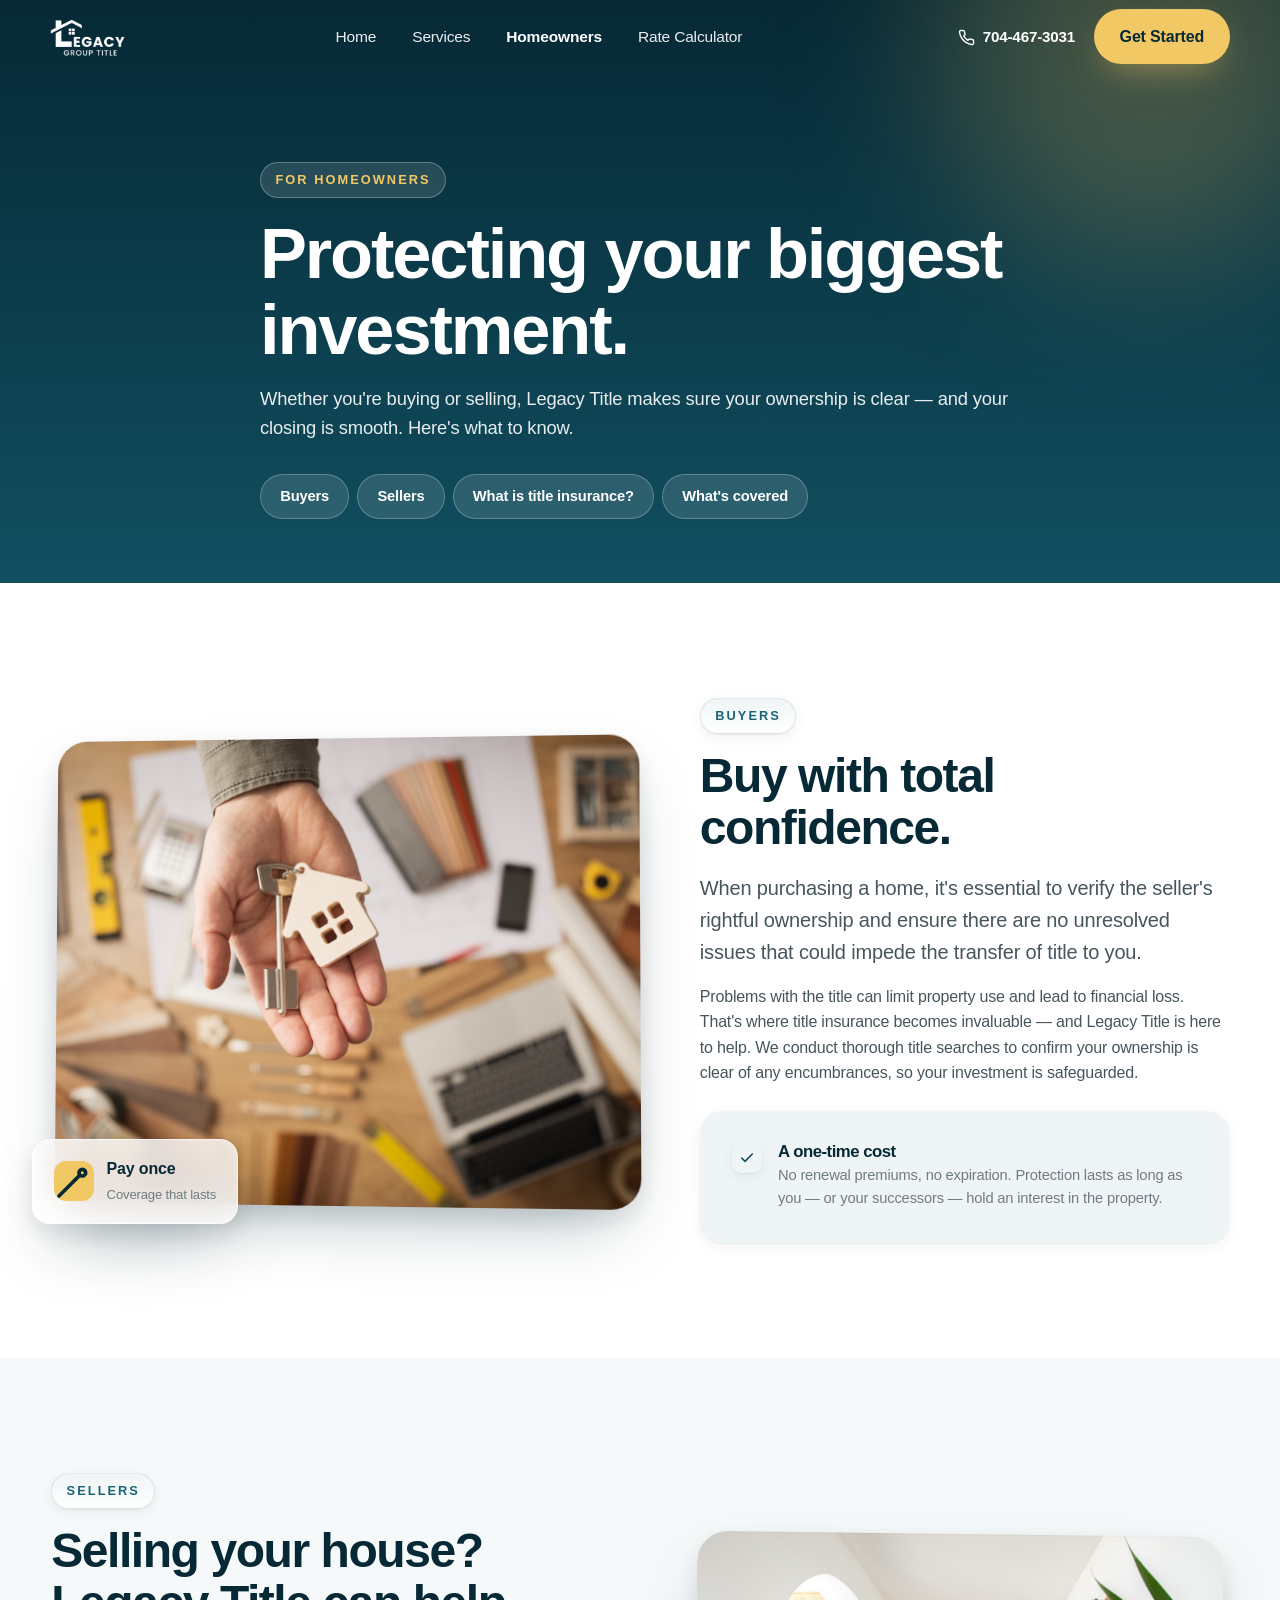
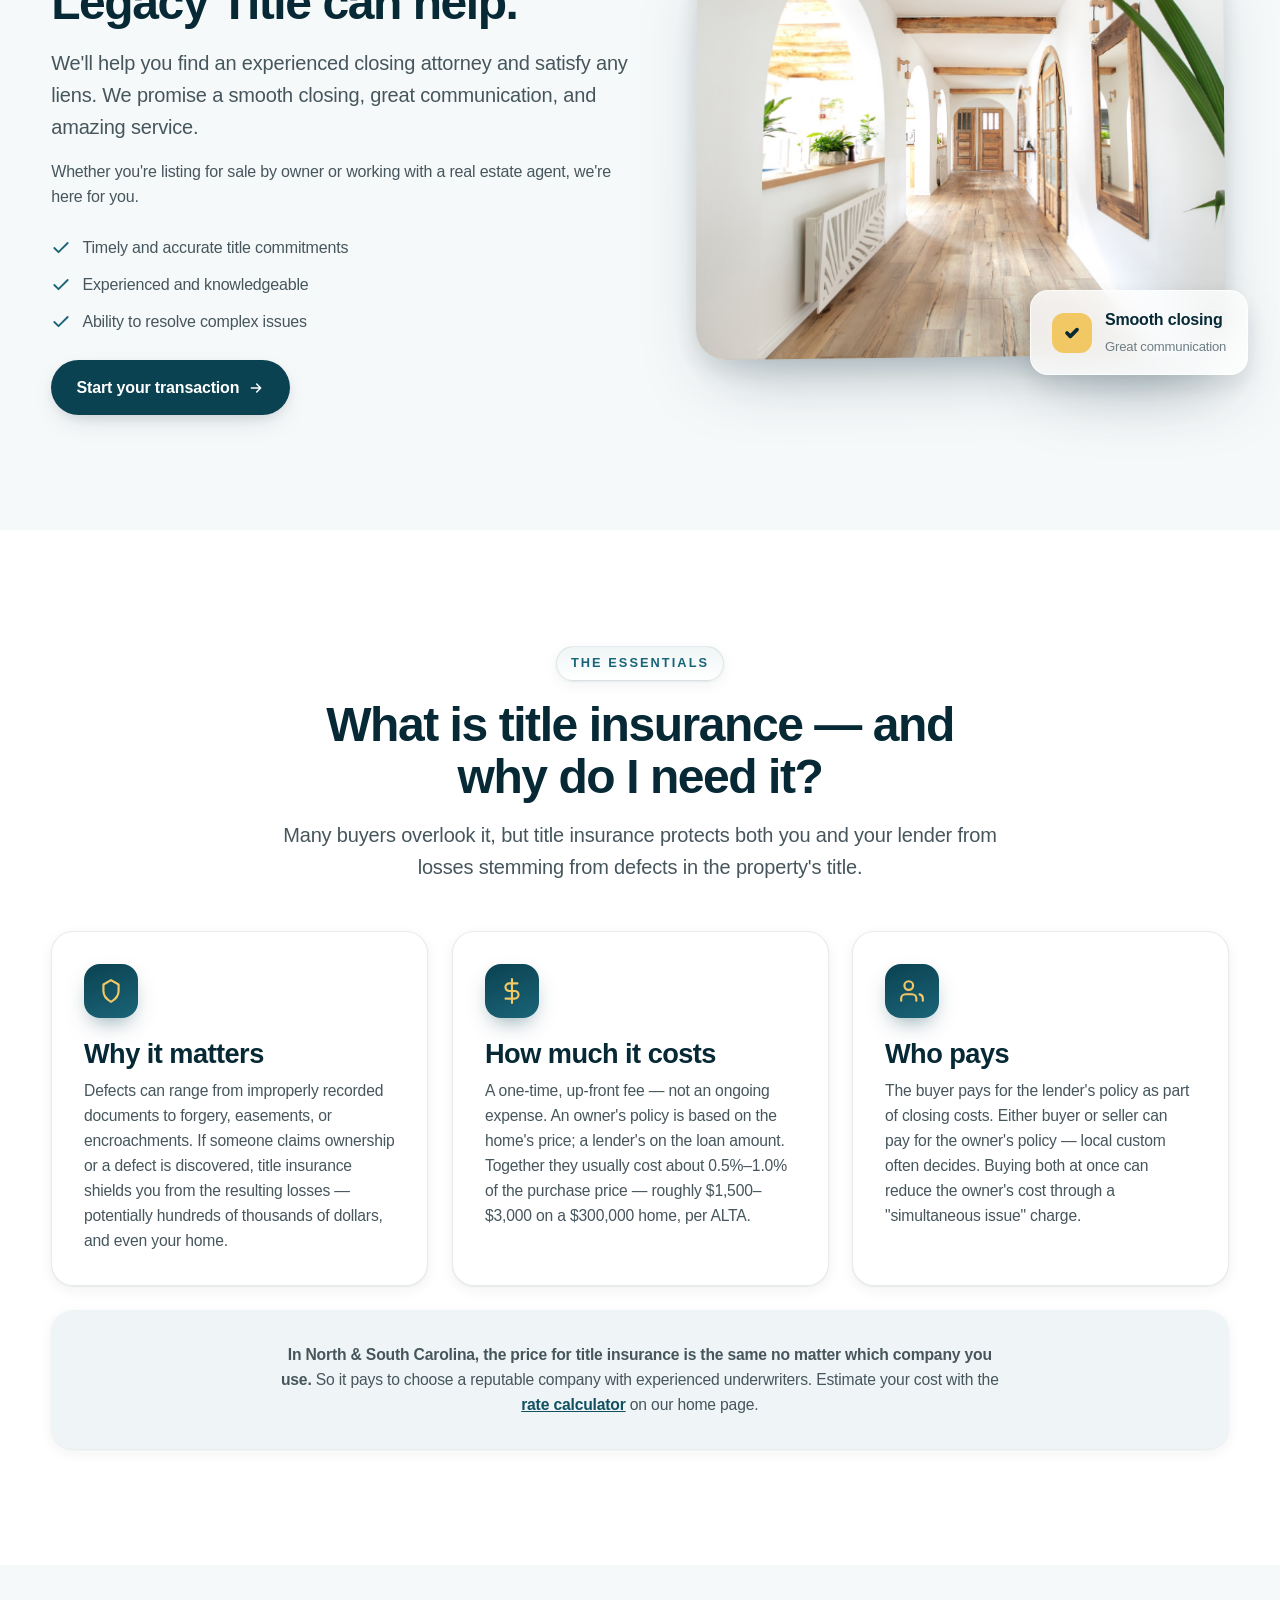
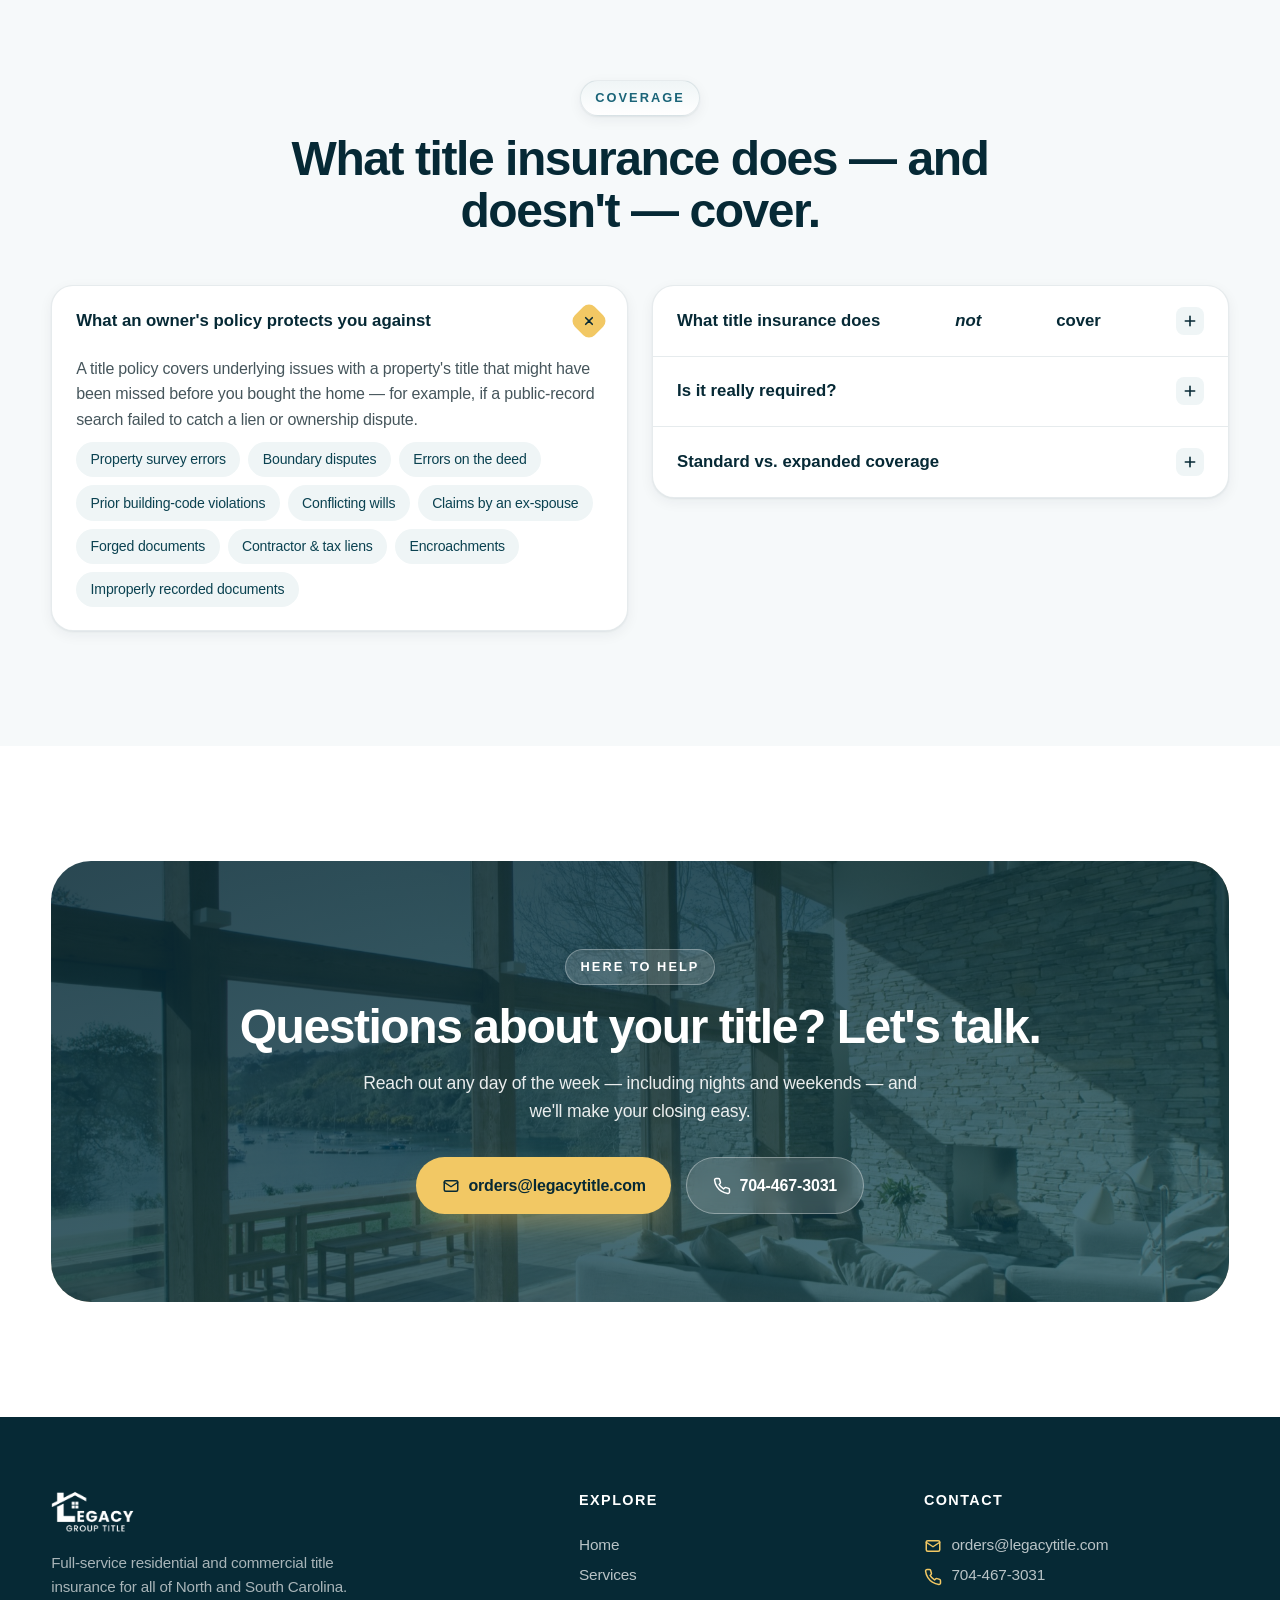
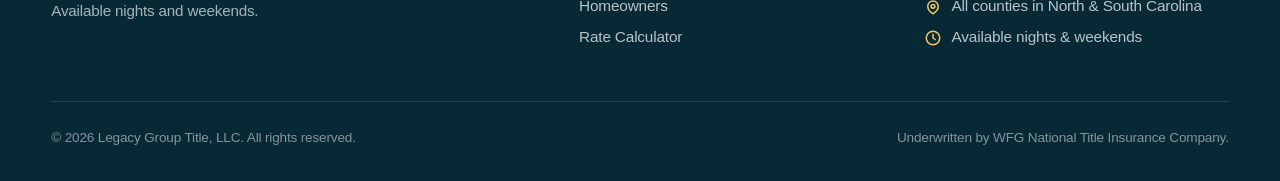
==== homeowners.html @ ed6e5a21 "Rebuild Legacy Group Title site (modern, floating cards)" ====
<!DOCTYPE html>
<html lang="en">
<head>
<meta charset="UTF-8">
<meta name="viewport" content="width=device-width, initial-scale=1">
<title>Homeowners | Legacy Group Title — Buyers &amp; Sellers</title>
<meta name="description" content="What title insurance is and why you need it. Guidance for buyers and sellers in North &amp; South Carolina — what a policy covers, who pays, and how much it costs.">
<link rel="icon" type="image/png" href="assets/img/favicon.png">
<link rel="stylesheet" href="css/styles.css">
</head>
<body>

<!-- NAV -->
<header class="nav at-top" id="nav">
  <div class="nav__inner">
    <a class="nav__logo" href="index.html" aria-label="Legacy Group Title home"><img src="assets/img/logo.png" alt="Legacy Group Title"></a>
    <nav class="nav__links" aria-label="Primary">
      <a href="index.html">Home</a>
      <a href="services.html">Services</a>
      <a href="homeowners.html" class="active">Homeowners</a>
      <a href="index.html#calculator">Rate Calculator</a>
    </nav>
    <div class="nav__cta">
      <a class="nav__phone" href="tel:7044673031"><svg viewBox="0 0 24 24" fill="none" stroke="currentColor" stroke-width="2" stroke-linecap="round" stroke-linejoin="round"><path d="M22 16.92v3a2 2 0 0 1-2.18 2 19.79 19.79 0 0 1-8.63-3.07 19.5 19.5 0 0 1-6-6 19.79 19.79 0 0 1-3.07-8.67A2 2 0 0 1 4.11 2h3a2 2 0 0 1 2 1.72c.13.96.36 1.9.7 2.81a2 2 0 0 1-.45 2.11L8.09 9.91a16 16 0 0 0 6 6l1.27-1.27a2 2 0 0 1 2.11-.45c.9.34 1.85.57 2.81.7A2 2 0 0 1 22 16.92z"/></svg> 704-467-3031</a>
      <a class="btn btn-gold" href="index.html#contact">Get Started</a>
    </div>
    <button class="nav__burger" aria-label="Menu" aria-expanded="false"><span></span><span></span><span></span></button>
  </div>
</header>
<div class="mobile-menu" id="mobileMenu">
  <a href="index.html">Home</a>
  <a href="services.html">Services</a>
  <a href="homeowners.html">Homeowners</a>
  <a href="index.html#calculator">Rate Calculator</a>
  <a class="btn btn-gold" href="index.html#contact">Get Started</a>
</div>

<!-- SUB HERO -->
<section class="subhero">
  <div class="wrap subhero__inner">
    <span class="eyebrow reveal">For homeowners</span>
    <h1 class="reveal" data-d="1">Protecting your biggest investment.</h1>
    <p class="reveal" data-d="2">Whether you're buying or selling, Legacy Title makes sure your ownership is clear — and your closing is smooth. Here's what to know.</p>
    <div class="tabs reveal" data-d="3">
      <a href="#buyers">Buyers</a>
      <a href="#sellers">Sellers</a>
      <a href="#what-is">What is title insurance?</a>
      <a href="#coverage">What's covered</a>
    </div>
  </div>
</section>

<!-- BUYERS -->
<section id="buyers">
  <div class="wrap split">
    <div class="split__media reveal">
      <div class="frame"><img src="assets/img/homeowners-2.jpg" alt="Hand holding house keys"></div>
      <div class="float-tag">
        <div class="fi"><svg viewBox="0 0 24 24" fill="none" stroke="currentColor" stroke-width="2.2" stroke-linecap="round" stroke-linejoin="round"><path d="M15 7a2 2 0 1 1 4 0 2 2 0 0 1-4 0zM3 21l9-9"/><path d="M12.5 11.5L15 9"/></svg></div>
        <div><b>Pay once</b><span>Coverage that lasts</span></div>
      </div>
    </div>
    <div class="reveal" data-d="1">
      <span class="eyebrow">Buyers</span>
      <h2 style="margin:1rem 0 1.1rem">Buy with total confidence.</h2>
      <p class="lead">When purchasing a home, it's essential to verify the seller's rightful ownership and ensure there are no unresolved issues that could impede the transfer of title to you.</p>
      <p style="color:var(--slate);margin-top:1rem">Problems with the title can limit property use and lead to financial loss. That's where title insurance becomes invaluable — and Legacy Title is here to help. We conduct thorough title searches to confirm your ownership is clear of any encumbrances, so your investment is safeguarded.</p>
      <div class="card" style="margin-top:1.6rem;background:var(--bg-tint);border:none">
        <div class="feature">
          <div class="feature__tick"><svg viewBox="0 0 24 24" fill="none" stroke="currentColor" stroke-width="2.4" stroke-linecap="round" stroke-linejoin="round"><path d="M20 6L9 17l-5-5"/></svg></div>
          <div><h4>A one-time cost</h4><p>No renewal premiums, no expiration. Protection lasts as long as you — or your successors — hold an interest in the property.</p></div>
        </div>
      </div>
    </div>
  </div>
</section>

<!-- SELLERS -->
<section id="sellers" style="background:var(--bg-soft)">
  <div class="wrap split rev">
    <div class="split__media reveal">
      <div class="frame"><img src="assets/img/homeowners-1.jpg" alt="Bright home hallway"></div>
      <div class="float-tag">
        <div class="fi"><svg viewBox="0 0 24 24" fill="none" stroke="currentColor" stroke-width="2.2" stroke-linecap="round" stroke-linejoin="round"><path d="M9 12l2 2 4-4"/></svg></div>
        <div><b>Smooth closing</b><span>Great communication</span></div>
      </div>
    </div>
    <div class="reveal" data-d="1">
      <span class="eyebrow">Sellers</span>
      <h2 style="margin:1rem 0 1.1rem">Selling your house? Legacy Title can help.</h2>
      <p class="lead">We'll help you find an experienced closing attorney and satisfy any liens. We promise a smooth closing, great communication, and amazing service.</p>
      <p style="color:var(--slate);margin-top:1rem">Whether you're listing for sale by owner or working with a real estate agent, we're here for you.</p>
      <ul class="checklist">
        <li><svg viewBox="0 0 24 24" fill="none" stroke="currentColor" stroke-width="2.2" stroke-linecap="round" stroke-linejoin="round"><path d="M20 6L9 17l-5-5"/></svg> Timely and accurate title commitments</li>
        <li><svg viewBox="0 0 24 24" fill="none" stroke="currentColor" stroke-width="2.2" stroke-linecap="round" stroke-linejoin="round"><path d="M20 6L9 17l-5-5"/></svg> Experienced and knowledgeable</li>
        <li><svg viewBox="0 0 24 24" fill="none" stroke="currentColor" stroke-width="2.2" stroke-linecap="round" stroke-linejoin="round"><path d="M20 6L9 17l-5-5"/></svg> Ability to resolve complex issues</li>
      </ul>
      <a class="btn btn-primary" href="index.html#contact" style="margin-top:1.6rem">Start your transaction <svg class="arw" width="16" height="16" viewBox="0 0 24 24" fill="none" stroke="currentColor" stroke-width="2.2" stroke-linecap="round" stroke-linejoin="round"><path d="M5 12h14M13 6l6 6-6 6"/></svg></a>
    </div>
  </div>
</section>

<!-- WHAT IS TITLE INSURANCE -->
<section id="what-is">
  <div class="wrap">
    <div class="section-head center reveal">
      <span class="eyebrow">The essentials</span>
      <h2>What is title insurance — and why do I need it?</h2>
      <p class="lead">Many buyers overlook it, but title insurance protects both you and your lender from losses stemming from defects in the property's title.</p>
    </div>
    <div class="grid grid-3">
      <div class="card reveal" data-tilt>
        <div class="card__icon"><svg viewBox="0 0 24 24" fill="none" stroke="currentColor" stroke-width="2" stroke-linecap="round" stroke-linejoin="round"><path d="M12 2l7 4v6c0 5-3.5 8-7 10-3.5-2-7-5-7-10V6l7-4z"/></svg></div>
        <h3>Why it matters</h3>
        <p>Defects can range from improperly recorded documents to forgery, easements, or encroachments. If someone claims ownership or a defect is discovered, title insurance shields you from the resulting losses — potentially hundreds of thousands of dollars, and even your home.</p>
      </div>
      <div class="card reveal" data-d="1" data-tilt>
        <div class="card__icon"><svg viewBox="0 0 24 24" fill="none" stroke="currentColor" stroke-width="2" stroke-linecap="round" stroke-linejoin="round"><path d="M12 1v22M17 5H9.5a3.5 3.5 0 0 0 0 7h5a3.5 3.5 0 0 1 0 7H6"/></svg></div>
        <h3>How much it costs</h3>
        <p>A one-time, up-front fee — not an ongoing expense. An owner's policy is based on the home's price; a lender's on the loan amount. Together they usually cost about 0.5%–1.0% of the purchase price — roughly $1,500–$3,000 on a $300,000 home, per ALTA.</p>
      </div>
      <div class="card reveal" data-d="2" data-tilt>
        <div class="card__icon"><svg viewBox="0 0 24 24" fill="none" stroke="currentColor" stroke-width="2" stroke-linecap="round" stroke-linejoin="round"><path d="M16 21v-2a4 4 0 0 0-4-4H6a4 4 0 0 0-4 4v2"/><circle cx="9" cy="7" r="4"/><path d="M22 21v-2a4 4 0 0 0-3-3.87"/></svg></div>
        <h3>Who pays</h3>
        <p>The buyer pays for the lender's policy as part of closing costs. Either buyer or seller can pay for the owner's policy — local custom often decides. Buying both at once can reduce the owner's cost through a "simultaneous issue" charge.</p>
      </div>
    </div>
    <div class="card reveal" style="margin-top:1.5rem;text-align:center;background:var(--bg-tint);border:none">
      <p style="color:var(--slate);max-width:720px;margin:0 auto"><strong>In North &amp; South Carolina, the price for title insurance is the same no matter which company you use.</strong> So it pays to choose a reputable company with experienced underwriters. Estimate your cost with the <a href="index.html#calculator" style="color:var(--teal-700);font-weight:600;text-decoration:underline">rate calculator</a> on our home page.</p>
    </div>
  </div>
</section>

<!-- COVERAGE ACCORDIONS -->
<section id="coverage" style="background:var(--bg-soft)">
  <div class="wrap">
    <div class="section-head center reveal">
      <span class="eyebrow">Coverage</span>
      <h2>What title insurance does — and doesn't — cover.</h2>
    </div>
    <div class="grid grid-2" style="align-items:start">
      <div class="acc reveal">
        <div class="acc__item open">
          <button class="acc__head">What an owner's policy protects you against <span class="ico"><svg width="16" height="16" viewBox="0 0 24 24" fill="none" stroke="currentColor" stroke-width="2.4" stroke-linecap="round"><path d="M12 5v14M5 12h14"/></svg></span></button>
          <div class="acc__body" style="max-height:600px">
            <div class="acc__body-inner">
              <p style="margin-bottom:.6rem">A title policy covers underlying issues with a property's title that might have been missed before you bought the home — for example, if a public-record search failed to catch a lien or ownership dispute.</p>
              <div class="pill-list">
                <span>Property survey errors</span><span>Boundary disputes</span><span>Errors on the deed</span>
                <span>Prior building-code violations</span><span>Conflicting wills</span><span>Claims by an ex-spouse</span>
                <span>Forged documents</span><span>Contractor &amp; tax liens</span><span>Encroachments</span>
                <span>Improperly recorded documents</span>
              </div>
            </div>
          </div>
        </div>
      </div>
      <div class="acc reveal" data-d="1">
        <div class="acc__item">
          <button class="acc__head">What title insurance does <em>not</em> cover <span class="ico"><svg width="16" height="16" viewBox="0 0 24 24" fill="none" stroke="currentColor" stroke-width="2.4" stroke-linecap="round"><path d="M12 5v14M5 12h14"/></svg></span></button>
          <div class="acc__body">
            <div class="acc__body-inner">
              <p>Title insurance doesn't protect against every possible infringement on your property rights. It won't cover problems caused by your own actions — such as failing to pay a contractor who replaced your roof, or not paying your property taxes. It also doesn't protect against eminent domain, when a government seizes private property for a public purpose. In short, it doesn't protect against issues newly created after you buy — it protects against issues that existed before, and might have affected your decision to purchase had you known.</p>
            </div>
          </div>
        </div>
        <div class="acc__item">
          <button class="acc__head">Is it really required? <span class="ico"><svg width="16" height="16" viewBox="0 0 24 24" fill="none" stroke="currentColor" stroke-width="2.4" stroke-linecap="round"><path d="M12 5v14M5 12h14"/></svg></span></button>
          <div class="acc__body">
            <div class="acc__body-inner">
              <p>Title insurance isn't just important — a lender's policy is required to protect their interest in the property. And an owner's policy is strongly recommended: without it, you could face significant financial liability if a defect or ownership claim surfaces. Learn more about standard vs. expanded coverage by getting in touch with our team.</p>
            </div>
          </div>
        </div>
        <div class="acc__item">
          <button class="acc__head">Standard vs. expanded coverage <span class="ico"><svg width="16" height="16" viewBox="0 0 24 24" fill="none" stroke="currentColor" stroke-width="2.4" stroke-linecap="round"><path d="M12 5v14M5 12h14"/></svg></span></button>
          <div class="acc__body">
            <div class="acc__body-inner">
              <p>Homeowners can choose between standard and expanded coverage, which broadens protection against certain additional risks. We're happy to walk you through the differences and help you decide what's right for your situation — just reach out.</p>
            </div>
          </div>
        </div>
      </div>
    </div>
  </div>
</section>

<!-- CTA -->
<section>
  <div class="wrap">
    <div class="cta reveal">
      <div class="cta__bg"><img src="assets/img/hero-lakeside.jpg" alt=""></div>
      <span class="eyebrow" style="background:rgba(255,255,255,.14);border-color:rgba(255,255,255,.3);color:#fff">Here to help</span>
      <h2 style="margin-top:1rem">Questions about your title? Let's talk.</h2>
      <p>Reach out any day of the week — including nights and weekends — and we'll make your closing easy.</p>
      <div class="cta__actions">
        <a class="btn btn-gold" href="mailto:orders@legacytitle.com"><svg width="18" height="18" viewBox="0 0 24 24" fill="none" stroke="currentColor" stroke-width="2" stroke-linecap="round" stroke-linejoin="round"><rect x="3" y="5" width="18" height="14" rx="2"/><path d="M3 7l9 6 9-6"/></svg> orders@legacytitle.com</a>
        <a class="btn btn-ghost" href="tel:7044673031"><svg width="18" height="18" viewBox="0 0 24 24" fill="none" stroke="currentColor" stroke-width="2" stroke-linecap="round" stroke-linejoin="round"><path d="M22 16.92v3a2 2 0 0 1-2.18 2 19.79 19.79 0 0 1-8.63-3.07 19.5 19.5 0 0 1-6-6 19.79 19.79 0 0 1-3.07-8.67A2 2 0 0 1 4.11 2h3a2 2 0 0 1 2 1.72c.13.96.36 1.9.7 2.81a2 2 0 0 1-.45 2.11L8.09 9.91a16 16 0 0 0 6 6l1.27-1.27a2 2 0 0 1 2.11-.45c.9.34 1.85.57 2.81.7A2 2 0 0 1 22 16.92z"/></svg> 704-467-3031</a>
      </div>
    </div>
  </div>
</section>

<!-- FOOTER -->
<footer class="footer">
  <div class="wrap">
    <div class="footer__grid">
      <div class="footer__brand">
        <img src="assets/img/logo.png" alt="Legacy Group Title">
        <p>Full-service residential and commercial title insurance for all of North and South Carolina. Available nights and weekends.</p>
      </div>
      <div>
        <h5>Explore</h5>
        <ul>
          <li><a href="index.html">Home</a></li>
          <li><a href="services.html">Services</a></li>
          <li><a href="homeowners.html">Homeowners</a></li>
          <li><a href="index.html#calculator">Rate Calculator</a></li>
        </ul>
      </div>
      <div>
        <h5>Contact</h5>
        <ul class="footer__contact">
          <li><svg viewBox="0 0 24 24" fill="none" stroke="currentColor" stroke-width="2" stroke-linecap="round" stroke-linejoin="round"><rect x="3" y="5" width="18" height="14" rx="2"/><path d="M3 7l9 6 9-6"/></svg><a href="mailto:orders@legacytitle.com">orders@legacytitle.com</a></li>
          <li><svg viewBox="0 0 24 24" fill="none" stroke="currentColor" stroke-width="2" stroke-linecap="round" stroke-linejoin="round"><path d="M22 16.92v3a2 2 0 0 1-2.18 2 19.79 19.79 0 0 1-8.63-3.07 19.5 19.5 0 0 1-6-6 19.79 19.79 0 0 1-3.07-8.67A2 2 0 0 1 4.11 2h3a2 2 0 0 1 2 1.72c.13.96.36 1.9.7 2.81a2 2 0 0 1-.45 2.11L8.09 9.91a16 16 0 0 0 6 6l1.27-1.27a2 2 0 0 1 2.11-.45c.9.34 1.85.57 2.81.7A2 2 0 0 1 22 16.92z"/></svg><a href="tel:7044673031">704-467-3031</a></li>
          <li><svg viewBox="0 0 24 24" fill="none" stroke="currentColor" stroke-width="2" stroke-linecap="round" stroke-linejoin="round"><path d="M12 21s-7-4.35-7-10a7 7 0 0 1 14 0c0 5.65-7 10-7 10z"/><circle cx="12" cy="11" r="2.5"/></svg><span>All counties in North &amp; South Carolina</span></li>
          <li><svg viewBox="0 0 24 24" fill="none" stroke="currentColor" stroke-width="2" stroke-linecap="round" stroke-linejoin="round"><circle cx="12" cy="12" r="9"/><path d="M12 7v5l3 2"/></svg><span>Available nights &amp; weekends</span></li>
        </ul>
      </div>
    </div>
    <div class="footer__bottom">
      <span>© <span id="year">2026</span> Legacy Group Title, LLC. All rights reserved.</span>
      <span>Underwritten by WFG National Title Insurance Company.</span>
    </div>
  </div>
</footer>

<div class="callbar"><a class="btn btn-gold" href="tel:7044673031"><svg width="18" height="18" viewBox="0 0 24 24" fill="none" stroke="currentColor" stroke-width="2" stroke-linecap="round" stroke-linejoin="round"><path d="M22 16.92v3a2 2 0 0 1-2.18 2 19.79 19.79 0 0 1-8.63-3.07 19.5 19.5 0 0 1-6-6 19.79 19.79 0 0 1-3.07-8.67A2 2 0 0 1 4.11 2h3a2 2 0 0 1 2 1.72c.13.96.36 1.9.7 2.81a2 2 0 0 1-.45 2.11L8.09 9.91a16 16 0 0 0 6 6l1.27-1.27a2 2 0 0 1 2.11-.45c.9.34 1.85.57 2.81.7A2 2 0 0 1 22 16.92z"/></svg> Call 704-467-3031</a></div>

<script src="js/main.js"></script>
</body>
</html>
---- css/styles.css ----
/* ==========================================================================
   Legacy Group Title — Design System
   Brand: deep teal #0B4251 · gold #F2C864 · mist #C2D0D4 · white
   Aesthetic: Apple-inspired, floating dynamic cards, glassmorphism
   ========================================================================== */

:root {
  /* Brand */
  --teal-900: #062935;
  --teal-800: #0B4251;
  --teal-700: #114f61;
  --teal-600: #1a6478;
  --teal-500: #2b7f95;
  --gold-500: #F2C864;
  --gold-600: #e0b24a;
  --mist-300: #C2D0D4;
  --mist-100: #eef2f3;

  --ink: #0c1c22;
  --slate: #46565c;
  --muted: #6d7d83;
  --line: rgba(11, 66, 81, 0.10);

  --bg: #ffffff;
  --bg-soft: #f6f9fa;
  --bg-tint: #eff5f6;

  /* Effects */
  --radius-sm: 14px;
  --radius: 22px;
  --radius-lg: 30px;
  --radius-xl: 40px;
  --shadow-sm: 0 1px 2px rgba(6, 41, 53, .06), 0 4px 14px rgba(6, 41, 53, .06);
  --shadow: 0 10px 30px -12px rgba(6, 41, 53, .22), 0 4px 12px rgba(6, 41, 53, .07);
  --shadow-lg: 0 30px 70px -24px rgba(6, 41, 53, .35), 0 10px 24px rgba(6, 41, 53, .10);
  --shadow-gold: 0 14px 34px -12px rgba(242, 200, 100, .55);

  --ease: cubic-bezier(.22, 1, .36, 1);
  --ease-out: cubic-bezier(.16, 1, .3, 1);

  --font: -apple-system, BlinkMacSystemFont, "SF Pro Display", "SF Pro Text",
          "Inter", "Segoe UI", Roboto, Helvetica, Arial, sans-serif;

  --maxw: 1180px;
  --nav-h: 74px;
}

/* Reset ------------------------------------------------------------------- */
*, *::before, *::after { box-sizing: border-box; }
* { margin: 0; }
html { scroll-behavior: smooth; -webkit-text-size-adjust: 100%; }
body {
  font-family: var(--font);
  color: var(--ink);
  background: var(--bg);
  line-height: 1.6;
  letter-spacing: -0.011em;
  -webkit-font-smoothing: antialiased;
  text-rendering: optimizeLegibility;
  overflow-x: hidden;
}
img { max-width: 100%; display: block; }
a { color: inherit; text-decoration: none; }
button { font-family: inherit; cursor: pointer; border: none; background: none; }
ul { list-style: none; padding: 0; }

/* Typography -------------------------------------------------------------- */
h1, h2, h3, h4 { line-height: 1.08; letter-spacing: -0.03em; font-weight: 700; color: var(--teal-900); }
h1 { font-size: clamp(2.4rem, 6vw, 4.4rem); }
h2 { font-size: clamp(1.9rem, 4vw, 3rem); }
h3 { font-size: clamp(1.25rem, 2.4vw, 1.7rem); letter-spacing: -0.02em; }
.eyebrow {
  display: inline-block; font-size: .8rem; font-weight: 700; letter-spacing: .16em;
  text-transform: uppercase; color: var(--teal-600);
  padding: .42rem .9rem; border-radius: 100px;
  background: linear-gradient(180deg, var(--bg-tint), #fff);
  border: 1px solid var(--line); box-shadow: var(--shadow-sm);
}
.lead { font-size: clamp(1.05rem, 1.6vw, 1.25rem); color: var(--slate); }

/* Layout ------------------------------------------------------------------ */
.wrap { width: min(var(--maxw), 92vw); margin-inline: auto; }
section { padding: clamp(4rem, 9vw, 7.5rem) 0; position: relative; }
.section-head { max-width: 720px; margin-bottom: 3rem; }
.section-head.center { margin-inline: auto; text-align: center; }
.section-head .eyebrow { margin-bottom: 1.1rem; }
.section-head p { margin-top: 1rem; }

/* Buttons ----------------------------------------------------------------- */
.btn {
  display: inline-flex; align-items: center; gap: .55rem;
  font-weight: 600; font-size: 1rem; letter-spacing: -.01em;
  padding: .92rem 1.6rem; border-radius: 100px;
  transition: transform .35s var(--ease), box-shadow .35s var(--ease), background .3s ease;
  will-change: transform;
}
.btn:active { transform: scale(.97); }
.btn-primary { background: var(--teal-800); color: #fff; box-shadow: var(--shadow); }
.btn-primary:hover { background: var(--teal-700); transform: translateY(-2px); box-shadow: var(--shadow-lg); }
.btn-gold { background: var(--gold-500); color: var(--teal-900); box-shadow: var(--shadow-gold); }
.btn-gold:hover { background: var(--gold-600); transform: translateY(-2px); }
.btn-ghost { background: rgba(255,255,255,.14); color: #fff; border: 1px solid rgba(255,255,255,.34); backdrop-filter: blur(8px); }
.btn-ghost:hover { background: rgba(255,255,255,.24); transform: translateY(-2px); }
.btn-outline { background: #fff; color: var(--teal-800); border: 1px solid var(--line); box-shadow: var(--shadow-sm); }
.btn-outline:hover { transform: translateY(-2px); box-shadow: var(--shadow); }
.btn .arw { transition: transform .35s var(--ease); }
.btn:hover .arw { transform: translateX(4px); }

/* Navigation -------------------------------------------------------------- */
.nav {
  position: fixed; inset: 0 0 auto 0; z-index: 100; height: var(--nav-h);
  display: flex; align-items: center;
  transition: background .4s ease, box-shadow .4s ease, backdrop-filter .4s ease;
}
.nav.scrolled {
  background: rgba(255, 255, 255, .72);
  backdrop-filter: saturate(180%) blur(20px);
  -webkit-backdrop-filter: saturate(180%) blur(20px);
  box-shadow: 0 1px 0 var(--line);
}
.nav__inner { width: min(var(--maxw), 94vw); margin-inline: auto; display: flex; align-items: center; justify-content: space-between; gap: 1rem; }
.nav__logo { display: flex; align-items: center; gap: .6rem; height: 42px; }
.nav__logo img { height: 40px; width: auto; transition: filter .4s ease; }
.nav.at-top:not(.light-top) .nav__logo img { filter: brightness(0) invert(1); }
.nav__links { display: flex; align-items: center; gap: .35rem; }
.nav__links a {
  padding: .5rem .95rem; border-radius: 100px; font-weight: 500; font-size: .97rem;
  color: var(--teal-900); transition: background .25s ease, color .25s ease;
}
.nav.at-top:not(.light-top) .nav__links a { color: rgba(255,255,255,.92); }
.nav__links a:hover { background: rgba(11,66,81,.08); }
.nav.at-top:not(.light-top) .nav__links a:hover { background: rgba(255,255,255,.16); }
.nav__links a.active { color: var(--teal-800); font-weight: 600; }
.nav.at-top:not(.light-top) .nav__links a.active { color: #fff; }
.nav__cta { display: flex; align-items: center; gap: .7rem; }
.nav__phone {
  display: inline-flex; align-items: center; gap: .45rem; font-weight: 600; font-size: .95rem;
  color: var(--teal-800); padding: .5rem .5rem;
}
.nav.at-top:not(.light-top) .nav__phone { color: #fff; }
.nav__phone svg { width: 17px; height: 17px; }
.nav__burger { display: none; width: 44px; height: 44px; border-radius: 12px; }
.nav__burger span { display: block; width: 20px; height: 2px; background: currentColor; margin: 4px auto; border-radius: 2px; transition: transform .3s var(--ease), opacity .3s ease; }
.nav { color: var(--teal-900); }
.nav.at-top:not(.light-top) { color: #fff; }

/* Mobile menu */
.mobile-menu {
  position: fixed; inset: 0; z-index: 99; background: rgba(255,255,255,.86);
  backdrop-filter: blur(24px); -webkit-backdrop-filter: blur(24px);
  display: flex; flex-direction: column; justify-content: center; gap: .5rem;
  padding: 2rem; transform: translateY(-102%); transition: transform .5s var(--ease); text-align: center;
}
.mobile-menu.open { transform: translateY(0); }
.mobile-menu a { font-size: 1.7rem; font-weight: 600; color: var(--teal-900); padding: .8rem; letter-spacing: -.02em; }
.mobile-menu .btn { margin-top: 1rem; justify-content: center; }

/* Hero -------------------------------------------------------------------- */
.hero { min-height: 100svh; display: flex; align-items: center; color: #fff; overflow: hidden; padding-top: var(--nav-h); }
.hero__bg { position: absolute; inset: 0; z-index: -2; }
.hero__bg img { width: 100%; height: 120%; object-fit: cover; will-change: transform; }
.hero__bg::after {
  content: ""; position: absolute; inset: 0;
  background:
    linear-gradient(180deg, rgba(6,41,53,.62) 0%, rgba(6,41,53,.30) 40%, rgba(6,41,53,.72) 100%),
    linear-gradient(105deg, rgba(6,41,53,.78) 0%, rgba(6,41,53,.15) 60%);
}
.hero__inner { width: min(var(--maxw), 92vw); margin-inline: auto; padding: 3rem 0; }
.hero__content { max-width: 760px; }
.hero .eyebrow { background: rgba(255,255,255,.12); border-color: rgba(255,255,255,.28); color: #fff; box-shadow: none; }
.hero h1 { color: #fff; margin: 1.3rem 0; text-wrap: balance; }
.hero h1 .accent { color: var(--gold-500); }
.hero__sub { font-size: clamp(1.05rem, 1.8vw, 1.3rem); color: rgba(255,255,255,.9); max-width: 620px; }
.hero__actions { display: flex; flex-wrap: wrap; gap: .9rem; margin-top: 2.2rem; }
.hero__badges { display: flex; flex-wrap: wrap; gap: 1.4rem; margin-top: 2.6rem; }
.hero__badge { display: flex; align-items: center; gap: .55rem; font-size: .95rem; color: rgba(255,255,255,.92); font-weight: 500; }
.hero__badge svg { width: 20px; height: 20px; color: var(--gold-500); flex: none; }
.hero__scroll { position: absolute; bottom: 1.6rem; left: 50%; transform: translateX(-50%); color: rgba(255,255,255,.7); font-size: .8rem; letter-spacing: .12em; text-transform: uppercase; display: flex; flex-direction: column; align-items: center; gap: .5rem; }
.hero__scroll .mouse { width: 22px; height: 34px; border: 2px solid rgba(255,255,255,.55); border-radius: 12px; position: relative; }
.hero__scroll .mouse::after { content: ""; position: absolute; top: 6px; left: 50%; transform: translateX(-50%); width: 3px; height: 6px; background: #fff; border-radius: 2px; animation: scrolldot 1.8s var(--ease) infinite; }
@keyframes scrolldot { 0% { opacity: 0; transform: translate(-50%, 0); } 40% { opacity: 1; } 80% { opacity: 0; transform: translate(-50%, 10px); } 100% { opacity: 0; } }

/* Floating stat strip ----------------------------------------------------- */
.stats { margin-top: -4.5rem; position: relative; z-index: 5; }
.stats__card {
  background: rgba(255,255,255,.75); backdrop-filter: blur(20px); -webkit-backdrop-filter: blur(20px);
  border: 1px solid rgba(255,255,255,.6); border-radius: var(--radius-lg); box-shadow: var(--shadow-lg);
  display: grid; grid-template-columns: repeat(4, 1fr); gap: 1rem; padding: 2rem clamp(1.2rem, 3vw, 2.6rem);
}
.stat { text-align: center; padding: .4rem; }
.stat b { display: block; font-size: clamp(1.9rem, 3.5vw, 2.7rem); color: var(--teal-800); letter-spacing: -.03em; line-height: 1; }
.stat span { display: block; margin-top: .5rem; color: var(--muted); font-size: .9rem; font-weight: 500; }
.stat + .stat { border-left: 1px solid var(--line); }

/* Cards ------------------------------------------------------------------- */
.grid { display: grid; gap: 1.5rem; }
.grid-2 { grid-template-columns: repeat(2, 1fr); }
.grid-3 { grid-template-columns: repeat(3, 1fr); }
.grid-4 { grid-template-columns: repeat(4, 1fr); }

.card {
  position: relative; background: #fff; border: 1px solid var(--line);
  border-radius: var(--radius); padding: 2rem; box-shadow: var(--shadow-sm);
  transition: transform .5s var(--ease), box-shadow .5s var(--ease), border-color .4s ease;
  will-change: transform; overflow: hidden;
}
.card::before {
  content: ""; position: absolute; inset: 0; border-radius: inherit; padding: 1px;
  background: linear-gradient(140deg, rgba(242,200,100,.5), rgba(255,255,255,0) 40%);
  -webkit-mask: linear-gradient(#000 0 0) content-box, linear-gradient(#000 0 0);
  -webkit-mask-composite: xor; mask-composite: exclude; opacity: 0; transition: opacity .5s ease;
}
.card:hover { transform: translateY(-8px); box-shadow: var(--shadow-lg); }
.card:hover::before { opacity: 1; }
.card__icon {
  width: 54px; height: 54px; border-radius: 16px; display: grid; place-items: center;
  background: linear-gradient(160deg, var(--teal-800), var(--teal-600)); color: var(--gold-500);
  margin-bottom: 1.3rem; box-shadow: 0 10px 22px -8px rgba(11,66,81,.5);
}
.card__icon svg { width: 26px; height: 26px; }
.card h3 { margin-bottom: .6rem; }
.card p { color: var(--slate); font-size: .98rem; }

/* Feature list cards (Why choose) */
.feature { display: flex; gap: 1rem; align-items: flex-start; }
.feature__tick { flex: none; width: 30px; height: 30px; border-radius: 9px; display: grid; place-items: center; background: var(--bg-tint); color: var(--teal-700); box-shadow: var(--shadow-sm); }
.feature__tick svg { width: 16px; height: 16px; }
.feature h4 { font-size: 1.05rem; color: var(--teal-900); margin-bottom: .15rem; }
.feature p { color: var(--muted); font-size: .92rem; }

/* Split media block -------------------------------------------------------- */
.split { display: grid; grid-template-columns: 1.05fr .95fr; gap: clamp(2rem, 5vw, 4.5rem); align-items: center; }
.split.rev .split__media { order: 2; }
.split__media { position: relative; }
.split__media .frame {
  border-radius: var(--radius-lg); overflow: hidden; box-shadow: var(--shadow-lg);
  transform: perspective(1200px) rotateY(-4deg) rotateX(1.5deg); transition: transform .6s var(--ease);
}
.split.rev .split__media .frame { transform: perspective(1200px) rotateY(4deg) rotateX(1.5deg); }
.split__media .frame:hover { transform: perspective(1200px) rotateY(0) rotateX(0); }
.split__media .frame img { width: 100%; aspect-ratio: 4/3.2; object-fit: cover; }
.split__media .float-tag {
  position: absolute; bottom: -1.2rem; left: -1.2rem; background: rgba(255,255,255,.8);
  backdrop-filter: blur(16px); -webkit-backdrop-filter: blur(16px);
  border: 1px solid rgba(255,255,255,.7); border-radius: 18px; padding: 1rem 1.3rem;
  box-shadow: var(--shadow-lg); display: flex; align-items: center; gap: .8rem; max-width: 260px;
}
.split.rev .split__media .float-tag { left: auto; right: -1.2rem; }
.split__media .float-tag .fi { width: 40px; height: 40px; border-radius: 12px; background: var(--gold-500); color: var(--teal-900); display: grid; place-items: center; flex: none; }
.split__media .float-tag b { display: block; font-size: 1rem; color: var(--teal-900); }
.split__media .float-tag span { font-size: .82rem; color: var(--muted); }
.checklist { margin-top: 1.6rem; display: grid; gap: .7rem; }
.checklist li { display: flex; gap: .7rem; align-items: center; color: var(--slate); font-weight: 500; }
.checklist li svg { width: 20px; height: 20px; color: var(--teal-600); flex: none; }

/* Partner band ------------------------------------------------------------ */
.partner {
  background: linear-gradient(160deg, var(--teal-900), var(--teal-700)); color: #fff;
  border-radius: var(--radius-xl); padding: clamp(2.4rem, 5vw, 3.6rem); text-align: center;
  position: relative; overflow: hidden;
}
.partner::before, .partner::after { content: ""; position: absolute; border-radius: 50%; filter: blur(60px); opacity: .5; }
.partner::before { width: 340px; height: 340px; background: rgba(242,200,100,.35); top: -140px; right: -80px; }
.partner::after { width: 300px; height: 300px; background: rgba(43,127,149,.5); bottom: -160px; left: -60px; }
.partner > * { position: relative; }
.partner .eyebrow { background: rgba(255,255,255,.12); border-color: rgba(255,255,255,.28); color: var(--gold-500); box-shadow: none; }
.partner h2 { color: #fff; margin: 1.1rem 0 1.6rem; }
.partner__logo { background: #fff; border-radius: 18px; padding: 1.2rem 1.8rem; display: inline-block; box-shadow: var(--shadow-lg); }
.partner__logo img { height: 58px; width: auto; }

/* Calculator -------------------------------------------------------------- */
.calc { background: var(--bg-soft); border-radius: var(--radius-lg); border: 1px solid var(--line); padding: clamp(1.6rem, 4vw, 3rem); box-shadow: var(--shadow); }
.calc__grid { display: grid; grid-template-columns: 1fr 1fr; gap: clamp(1.5rem, 4vw, 3rem); align-items: center; }
.calc label { display: block; font-weight: 600; color: var(--teal-900); margin-bottom: .5rem; font-size: .95rem; }
.calc .field { position: relative; margin-bottom: 1.3rem; }
.calc .field .pfx { position: absolute; left: 1rem; top: 50%; transform: translateY(-50%); color: var(--muted); font-weight: 600; }
.calc input[type=number] {
  width: 100%; padding: .95rem 1rem .95rem 2rem; font-size: 1.1rem; font-weight: 600; color: var(--teal-900);
  border: 1px solid var(--line); border-radius: 14px; background: #fff; font-family: inherit;
  transition: border-color .25s ease, box-shadow .25s ease;
}
.calc input:focus { outline: none; border-color: var(--teal-500); box-shadow: 0 0 0 4px rgba(43,127,149,.14); }
.calc .seg { display: inline-flex; background: #fff; border: 1px solid var(--line); border-radius: 12px; padding: 4px; gap: 2px; }
.calc .seg button { padding: .5rem 1rem; border-radius: 9px; font-weight: 600; font-size: .9rem; color: var(--muted); transition: all .25s ease; }
.calc .seg button.on { background: var(--teal-800); color: #fff; box-shadow: var(--shadow-sm); }
.calc__result { background: linear-gradient(160deg, var(--teal-900), var(--teal-700)); color: #fff; border-radius: var(--radius); padding: 2rem; box-shadow: var(--shadow-lg); position: relative; overflow: hidden; }
.calc__result::after { content: ""; position: absolute; width: 220px; height: 220px; background: rgba(242,200,100,.28); border-radius: 50%; filter: blur(50px); top: -90px; right: -70px; }
.calc__result > * { position: relative; }
.calc__result small { text-transform: uppercase; letter-spacing: .12em; font-size: .72rem; color: rgba(255,255,255,.7); }
.calc__result .amount { font-size: clamp(2.2rem, 5vw, 3.2rem); font-weight: 700; letter-spacing: -.03em; margin: .3rem 0; }
.calc__result .amount b { color: var(--gold-500); }
.calc__result .rangeline { color: rgba(255,255,255,.85); font-size: .95rem; }
.calc__note { font-size: .8rem; color: var(--muted); margin-top: 1.1rem; line-height: 1.5; }

/* CTA band ---------------------------------------------------------------- */
.cta {
  position: relative; border-radius: var(--radius-xl); overflow: hidden; color: #fff;
  padding: clamp(3rem, 7vw, 5.5rem) clamp(1.5rem, 5vw, 4rem); text-align: center;
}
.cta__bg { position: absolute; inset: 0; z-index: -2; }
.cta__bg img { width: 100%; height: 100%; object-fit: cover; }
.cta__bg::after { content: ""; position: absolute; inset: 0; background: linear-gradient(160deg, rgba(6,41,53,.86), rgba(11,66,81,.72)); }
.cta h2 { color: #fff; margin-bottom: 1rem; text-wrap: balance; }
.cta p { color: rgba(255,255,255,.9); max-width: 560px; margin: 0 auto 2rem; font-size: 1.1rem; }
.cta__actions { display: flex; flex-wrap: wrap; gap: .9rem; justify-content: center; }

/* Service tabs page ------------------------------------------------------- */
.subhero { padding-top: calc(var(--nav-h) + clamp(3rem, 7vw, 5.5rem)); padding-bottom: clamp(2.5rem,5vw,4rem); background: linear-gradient(180deg, var(--teal-900), var(--teal-700)); color: #fff; position: relative; overflow: hidden; }
.subhero::before { content:""; position:absolute; width:420px; height:420px; border-radius:50%; background:rgba(242,200,100,.25); filter:blur(80px); top:-160px; right:-80px; }
.subhero__inner { position: relative; max-width: 760px; }
.subhero .eyebrow { background: rgba(255,255,255,.12); border-color: rgba(255,255,255,.28); color: var(--gold-500); box-shadow: none; }
.subhero h1 { color: #fff; margin: 1.1rem 0 1rem; }
.subhero p { color: rgba(255,255,255,.9); font-size: 1.15rem; }
.tabs { display: flex; flex-wrap: wrap; gap: .5rem; margin-top: 2rem; }
.tabs a { padding: .6rem 1.2rem; border-radius: 100px; background: rgba(255,255,255,.12); border: 1px solid rgba(255,255,255,.25); color: #fff; font-weight: 600; font-size: .92rem; transition: all .25s ease; }
.tabs a:hover { background: rgba(255,255,255,.24); transform: translateY(-2px); }

.prose { max-width: 760px; }
.prose p { color: var(--slate); margin-bottom: 1.1rem; }
.prose h3 { margin: 2rem 0 .7rem; color: var(--teal-900); }
.prose strong { color: var(--teal-900); }

/* Accordion (cover / not cover) */
.acc { border: 1px solid var(--line); border-radius: var(--radius); overflow: hidden; background: #fff; box-shadow: var(--shadow-sm); }
.acc__item + .acc__item { border-top: 1px solid var(--line); }
.acc__head { width: 100%; display: flex; align-items: center; justify-content: space-between; gap: 1rem; padding: 1.3rem 1.5rem; text-align: left; font-weight: 600; color: var(--teal-900); font-size: 1.05rem; }
.acc__head .ico { flex: none; width: 28px; height: 28px; border-radius: 8px; display: grid; place-items: center; background: var(--bg-tint); transition: transform .4s var(--ease); }
.acc__item.open .acc__head .ico { transform: rotate(45deg); background: var(--gold-500); }
.acc__body { max-height: 0; overflow: hidden; transition: max-height .5s var(--ease); }
.acc__body-inner { padding: 0 1.5rem 1.4rem; color: var(--slate); }
.pill-list { display: flex; flex-wrap: wrap; gap: .5rem; margin-top: .3rem; }
.pill-list span { background: var(--bg-tint); color: var(--teal-800); border-radius: 100px; padding: .4rem .9rem; font-size: .88rem; font-weight: 500; }

/* Footer ------------------------------------------------------------------ */
.footer { background: var(--teal-900); color: rgba(255,255,255,.8); padding: clamp(3rem,6vw,4.5rem) 0 2rem; }
.footer__grid { display: grid; grid-template-columns: 1.6fr 1fr 1fr; gap: 2.5rem; }
.footer__brand img { height: 44px; filter: brightness(0) invert(1); margin-bottom: 1.1rem; }
.footer__brand p { color: rgba(255,255,255,.65); font-size: .95rem; max-width: 320px; }
.footer h5 { color: #fff; font-size: .9rem; letter-spacing: .1em; text-transform: uppercase; margin-bottom: 1.1rem; font-weight: 700; }
.footer a, .footer li { color: rgba(255,255,255,.72); font-size: .96rem; line-height: 2; transition: color .2s ease; }
.footer a:hover { color: var(--gold-500); }
.footer__contact li { display: flex; gap: .6rem; align-items: flex-start; }
.footer__contact svg { width: 18px; height: 18px; color: var(--gold-500); flex: none; margin-top: .45rem; }
.footer__bottom { margin-top: 3rem; padding-top: 1.6rem; border-top: 1px solid rgba(255,255,255,.12); display: flex; justify-content: space-between; flex-wrap: wrap; gap: 1rem; font-size: .85rem; color: rgba(255,255,255,.5); }

/* Sticky mobile call bar */
.callbar { position: fixed; bottom: 0; left: 0; right: 0; z-index: 90; display: none; padding: .7rem; background: rgba(255,255,255,.85); backdrop-filter: blur(18px); border-top: 1px solid var(--line); box-shadow: 0 -6px 20px rgba(6,41,53,.08); }
.callbar .btn { width: 100%; justify-content: center; }

/* Reveal animation -------------------------------------------------------- */
.reveal { opacity: 0; transform: translateY(28px); transition: opacity .8s var(--ease-out), transform .8s var(--ease-out); }
.reveal.in { opacity: 1; transform: none; }
.reveal[data-d="1"] { transition-delay: .08s; }
.reveal[data-d="2"] { transition-delay: .16s; }
.reveal[data-d="3"] { transition-delay: .24s; }
.reveal[data-d="4"] { transition-delay: .32s; }
@media (prefers-reduced-motion: reduce) {
  .reveal { opacity: 1; transform: none; transition: none; }
  html { scroll-behavior: auto; }
  .hero__bg img { transform: none !important; }
}

/* Responsive -------------------------------------------------------------- */
@media (max-width: 960px) {
  .grid-4 { grid-template-columns: repeat(2, 1fr); }
  .split { grid-template-columns: 1fr; }
  .split.rev .split__media { order: 0; }
  .split__media .frame { transform: none !important; }
  .split__media .float-tag { position: static; margin-top: 1rem; max-width: none; }
  .calc__grid { grid-template-columns: 1fr; }
  .footer__grid { grid-template-columns: 1fr 1fr; }
  .footer__brand { grid-column: 1 / -1; }
}
@media (max-width: 720px) {
  .nav__links, .nav__phone { display: none; }
  .nav__burger { display: block; }
  .grid-3, .grid-2 { grid-template-columns: 1fr; }
  .stats__card { grid-template-columns: 1fr 1fr; gap: .5rem 0; padding: 1.4rem; }
  .stat:nth-child(3) { border-left: none; }
  .stat:nth-child(n+3) { border-top: 1px solid var(--line); padding-top: 1.2rem; }
  .callbar { display: block; }
  body { padding-bottom: 68px; }
  .footer__grid { grid-template-columns: 1fr; }
}
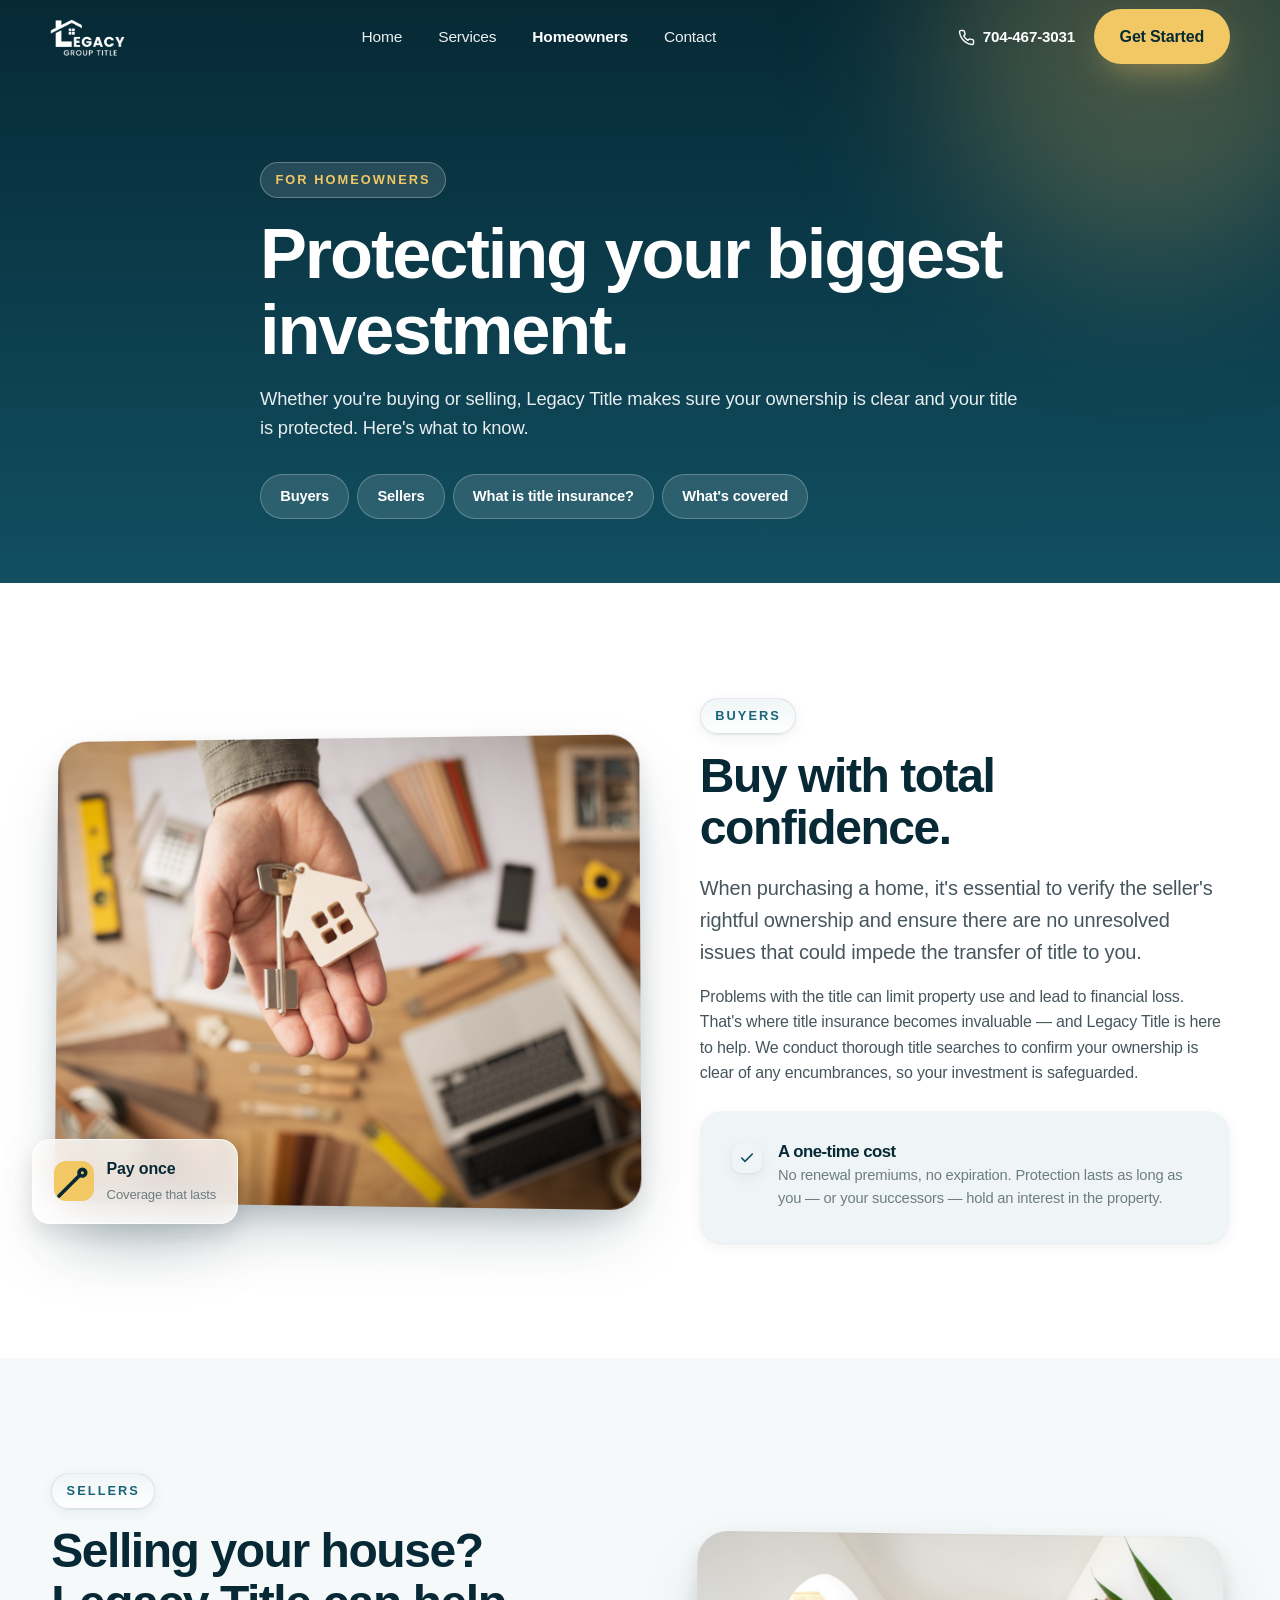
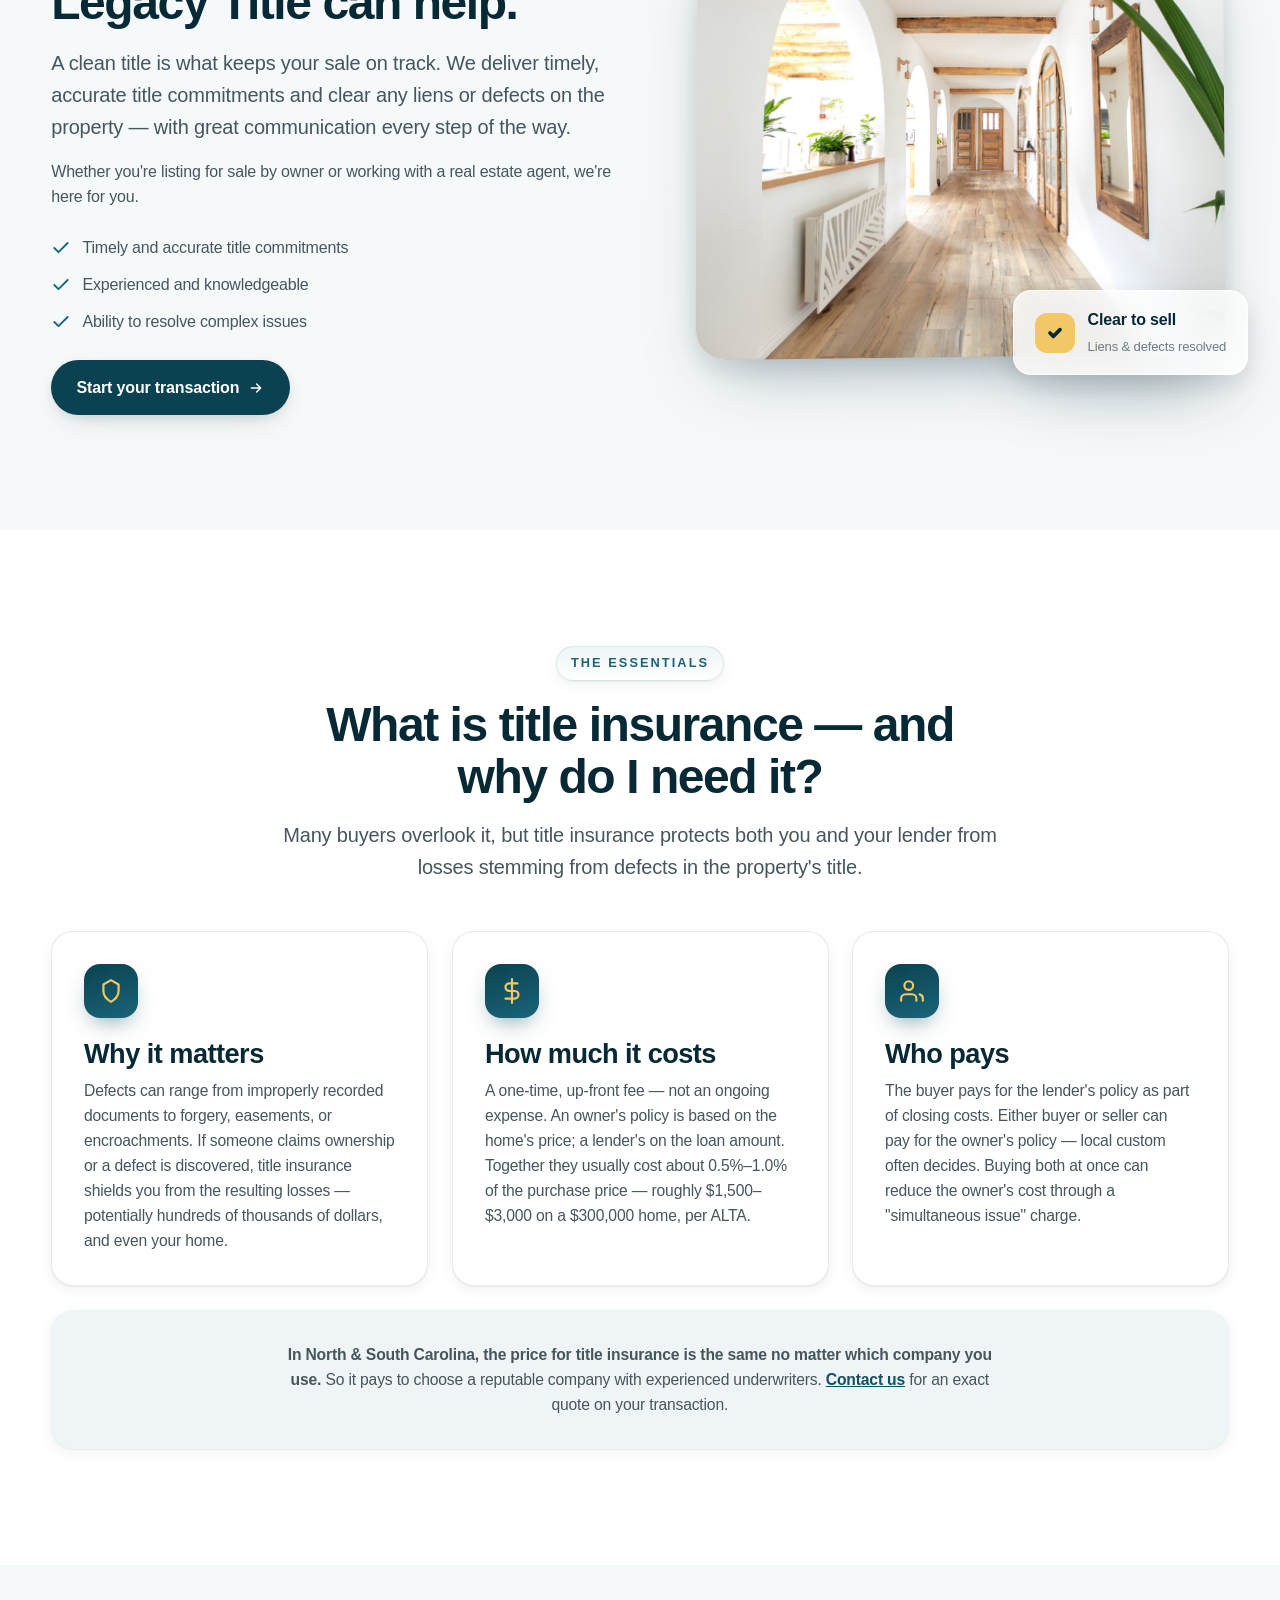
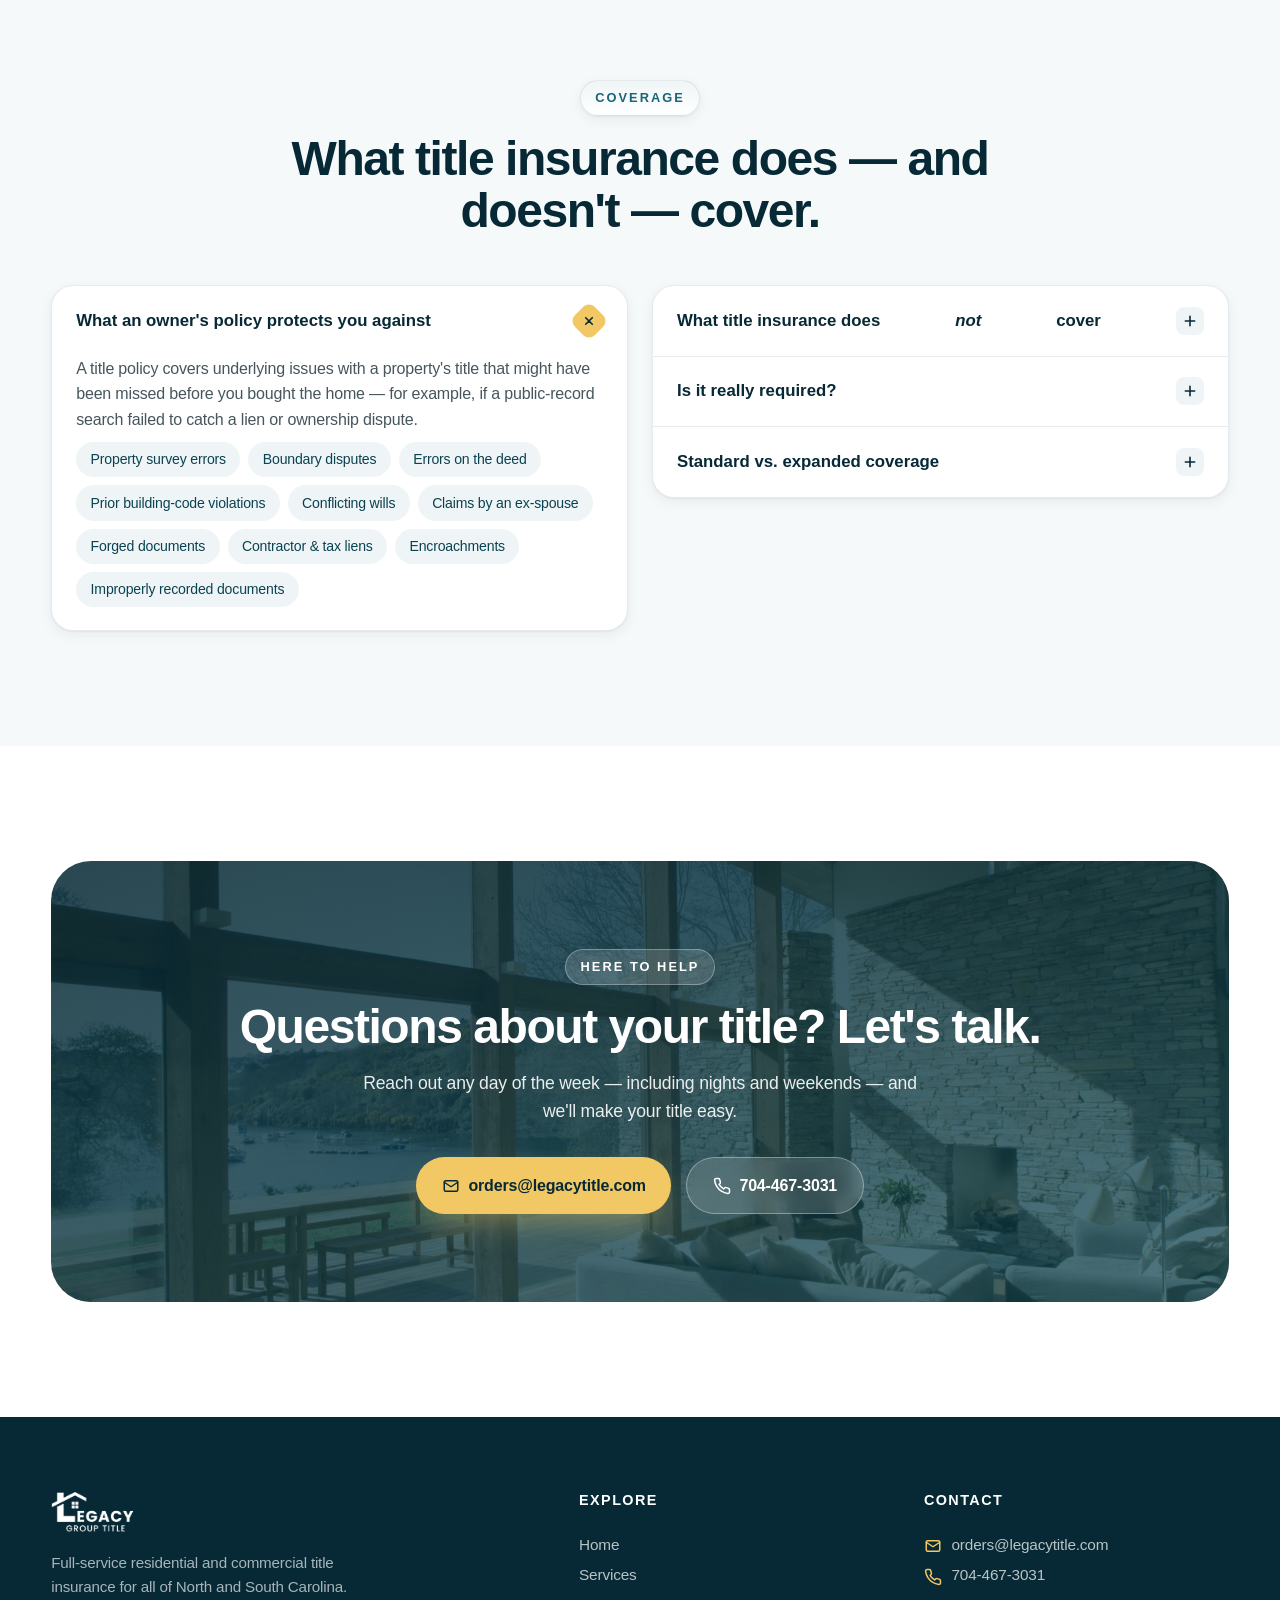
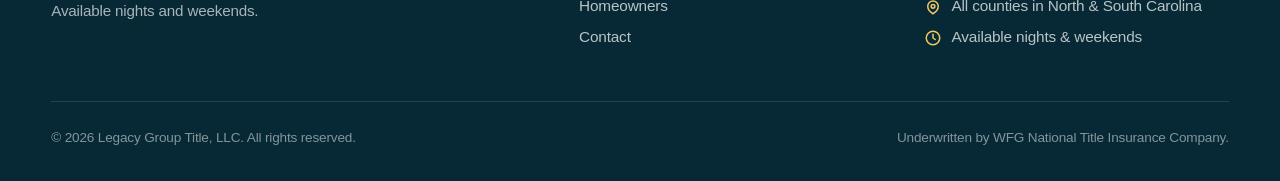
==== commit 013b0033: "Rebuild Legacy Group Title site (modern, floating cards)" ====
--- a/homeowners.html
+++ b/homeowners.html
@@ -18,7 +18,7 @@
       <a href="index.html">Home</a>
       <a href="services.html">Services</a>
       <a href="homeowners.html" class="active">Homeowners</a>
-      <a href="index.html#calculator">Rate Calculator</a>
+      <a href="index.html#contact">Contact</a>
     </nav>
     <div class="nav__cta">
       <a class="nav__phone" href="tel:7044673031"><svg viewBox="0 0 24 24" fill="none" stroke="currentColor" stroke-width="2" stroke-linecap="round" stroke-linejoin="round"><path d="M22 16.92v3a2 2 0 0 1-2.18 2 19.79 19.79 0 0 1-8.63-3.07 19.5 19.5 0 0 1-6-6 19.79 19.79 0 0 1-3.07-8.67A2 2 0 0 1 4.11 2h3a2 2 0 0 1 2 1.72c.13.96.36 1.9.7 2.81a2 2 0 0 1-.45 2.11L8.09 9.91a16 16 0 0 0 6 6l1.27-1.27a2 2 0 0 1 2.11-.45c.9.34 1.85.57 2.81.7A2 2 0 0 1 22 16.92z"/></svg> 704-467-3031</a>
@@ -31,7 +31,7 @@
   <a href="index.html">Home</a>
   <a href="services.html">Services</a>
   <a href="homeowners.html">Homeowners</a>
-  <a href="index.html#calculator">Rate Calculator</a>
+  <a href="index.html#contact">Contact</a>
   <a class="btn btn-gold" href="index.html#contact">Get Started</a>
 </div>
 
@@ -40,7 +40,7 @@
   <div class="wrap subhero__inner">
     <span class="eyebrow reveal">For homeowners</span>
     <h1 class="reveal" data-d="1">Protecting your biggest investment.</h1>
-    <p class="reveal" data-d="2">Whether you're buying or selling, Legacy Title makes sure your ownership is clear — and your closing is smooth. Here's what to know.</p>
+    <p class="reveal" data-d="2">Whether you're buying or selling, Legacy Title makes sure your ownership is clear and your title is protected. Here's what to know.</p>
     <div class="tabs reveal" data-d="3">
       <a href="#buyers">Buyers</a>
       <a href="#sellers">Sellers</a>
@@ -82,13 +82,13 @@
       <div class="frame"><img src="assets/img/homeowners-1.jpg" alt="Bright home hallway"></div>
       <div class="float-tag">
         <div class="fi"><svg viewBox="0 0 24 24" fill="none" stroke="currentColor" stroke-width="2.2" stroke-linecap="round" stroke-linejoin="round"><path d="M9 12l2 2 4-4"/></svg></div>
-        <div><b>Smooth closing</b><span>Great communication</span></div>
+        <div><b>Clear to sell</b><span>Liens &amp; defects resolved</span></div>
       </div>
     </div>
     <div class="reveal" data-d="1">
       <span class="eyebrow">Sellers</span>
       <h2 style="margin:1rem 0 1.1rem">Selling your house? Legacy Title can help.</h2>
-      <p class="lead">We'll help you find an experienced closing attorney and satisfy any liens. We promise a smooth closing, great communication, and amazing service.</p>
+      <p class="lead">A clean title is what keeps your sale on track. We deliver timely, accurate title commitments and clear any liens or defects on the property — with great communication every step of the way.</p>
       <p style="color:var(--slate);margin-top:1rem">Whether you're listing for sale by owner or working with a real estate agent, we're here for you.</p>
       <ul class="checklist">
         <li><svg viewBox="0 0 24 24" fill="none" stroke="currentColor" stroke-width="2.2" stroke-linecap="round" stroke-linejoin="round"><path d="M20 6L9 17l-5-5"/></svg> Timely and accurate title commitments</li>
@@ -126,7 +126,7 @@
       </div>
     </div>
     <div class="card reveal" style="margin-top:1.5rem;text-align:center;background:var(--bg-tint);border:none">
-      <p style="color:var(--slate);max-width:720px;margin:0 auto"><strong>In North &amp; South Carolina, the price for title insurance is the same no matter which company you use.</strong> So it pays to choose a reputable company with experienced underwriters. Estimate your cost with the <a href="index.html#calculator" style="color:var(--teal-700);font-weight:600;text-decoration:underline">rate calculator</a> on our home page.</p>
+      <p style="color:var(--slate);max-width:720px;margin:0 auto"><strong>In North &amp; South Carolina, the price for title insurance is the same no matter which company you use.</strong> So it pays to choose a reputable company with experienced underwriters. <a href="index.html#contact" style="color:var(--teal-700);font-weight:600;text-decoration:underline">Contact us</a> for an exact quote on your transaction.</p>
     </div>
   </div>
 </section>
@@ -192,7 +192,7 @@
       <div class="cta__bg"><img src="assets/img/hero-lakeside.jpg" alt=""></div>
       <span class="eyebrow" style="background:rgba(255,255,255,.14);border-color:rgba(255,255,255,.3);color:#fff">Here to help</span>
       <h2 style="margin-top:1rem">Questions about your title? Let's talk.</h2>
-      <p>Reach out any day of the week — including nights and weekends — and we'll make your closing easy.</p>
+      <p>Reach out any day of the week — including nights and weekends — and we'll make your title easy.</p>
       <div class="cta__actions">
         <a class="btn btn-gold" href="mailto:orders@legacytitle.com"><svg width="18" height="18" viewBox="0 0 24 24" fill="none" stroke="currentColor" stroke-width="2" stroke-linecap="round" stroke-linejoin="round"><rect x="3" y="5" width="18" height="14" rx="2"/><path d="M3 7l9 6 9-6"/></svg> orders@legacytitle.com</a>
         <a class="btn btn-ghost" href="tel:7044673031"><svg width="18" height="18" viewBox="0 0 24 24" fill="none" stroke="currentColor" stroke-width="2" stroke-linecap="round" stroke-linejoin="round"><path d="M22 16.92v3a2 2 0 0 1-2.18 2 19.79 19.79 0 0 1-8.63-3.07 19.5 19.5 0 0 1-6-6 19.79 19.79 0 0 1-3.07-8.67A2 2 0 0 1 4.11 2h3a2 2 0 0 1 2 1.72c.13.96.36 1.9.7 2.81a2 2 0 0 1-.45 2.11L8.09 9.91a16 16 0 0 0 6 6l1.27-1.27a2 2 0 0 1 2.11-.45c.9.34 1.85.57 2.81.7A2 2 0 0 1 22 16.92z"/></svg> 704-467-3031</a>
@@ -215,7 +215,7 @@
           <li><a href="index.html">Home</a></li>
           <li><a href="services.html">Services</a></li>
           <li><a href="homeowners.html">Homeowners</a></li>
-          <li><a href="index.html#calculator">Rate Calculator</a></li>
+          <li><a href="index.html#contact">Contact</a></li>
         </ul>
       </div>
       <div>
